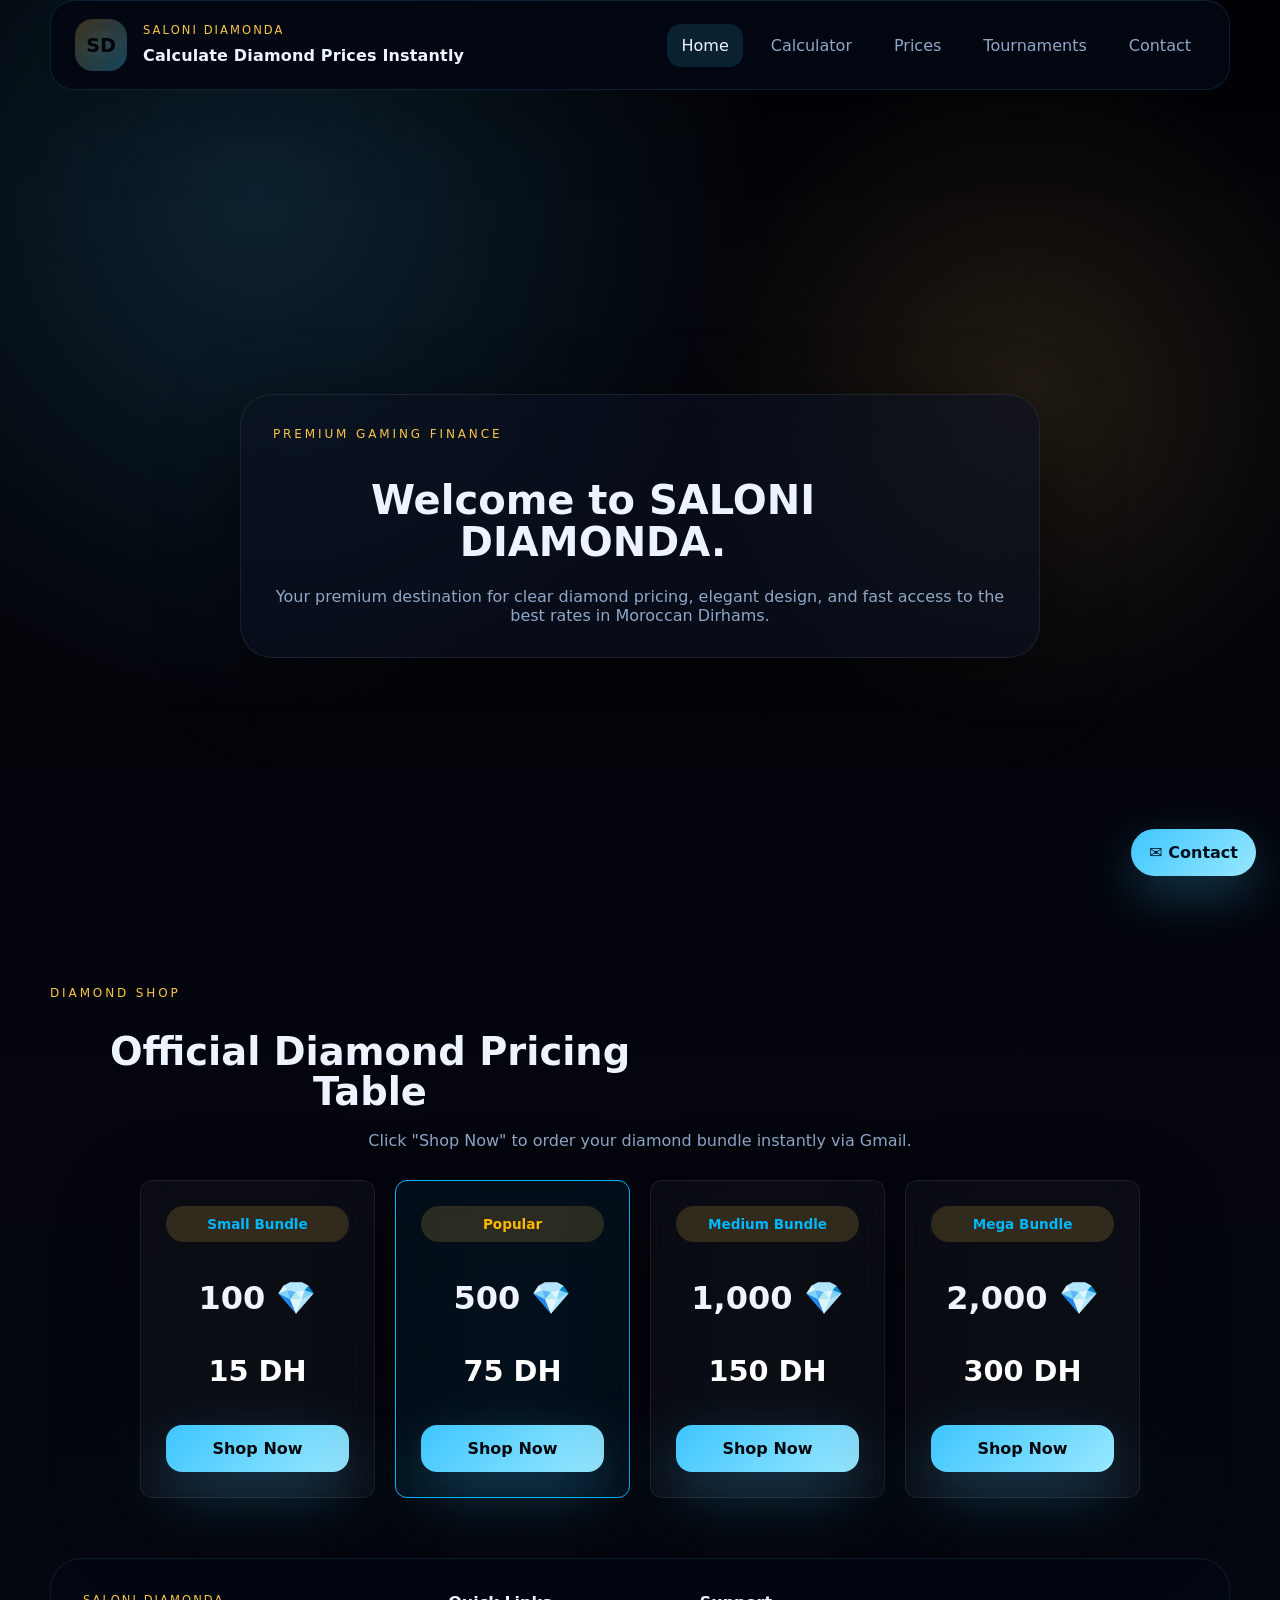
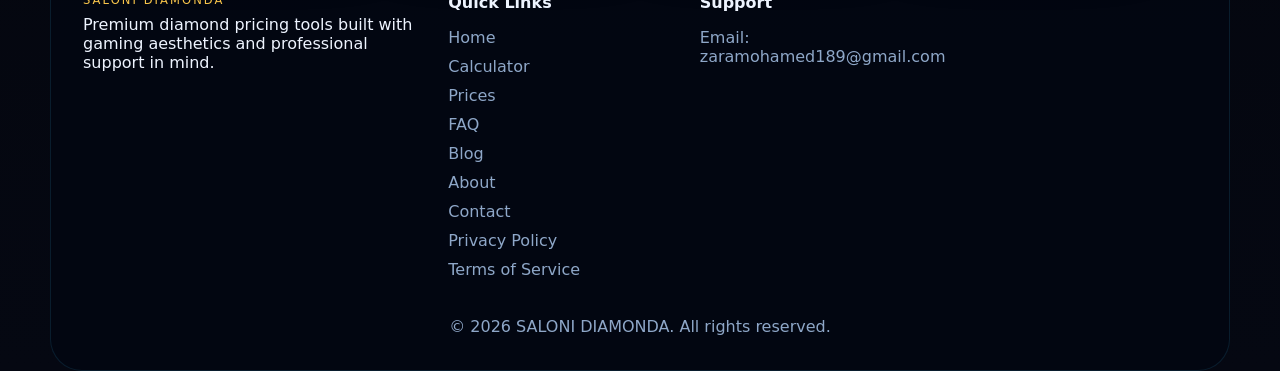
==== index.html @ 020125ea "Clean up navbar by removing FAQ, Blog, and About links" ====
﻿<!DOCTYPE html>
<html lang="en">
<head>
  <meta charset="UTF-8">
  <meta name="viewport" content="width=device-width, initial-scale=1.0">
  <title>SALONI DIAMONDA — Premium Diamond Price Calculator</title>
  <meta name="description" content="SALONI DIAMONDA delivers a premium gaming experience for instant diamond price calculations, pricing guides, FAQ, and support.">
  <meta property="og:title" content="SALONI DIAMONDA — Premium Diamond Price Calculator">
  <meta property="og:description" content="Instant diamond pricing with a modern dark gaming interface, responsive calculator, pricing tables, FAQ, and professional support.">
  <meta property="og:type" content="website">
  <link rel="stylesheet" href="css/style.css">

  <!-- Google AdSense Code -->
  <script async src="https://pagead2.googlesyndication.com/pagead/js/adsbygoogle.js?client=ca-pub-9161315538912530"
     crossorigin="anonymous"></script>
</head>
<body>
  <header class="site-header">
    <div class="brand-wrap">
      <div class="logo-icon">SD</div>
      <div>
        <p class="eyebrow">SALONI DIAMONDA</p>
        <h1 class="brand-title">Calculate Diamond Prices Instantly</h1>
      </div>
    </div>
    <button class="nav-toggle" aria-label="Toggle navigation">Menu</button>
    <nav class="main-nav">
      <a href="index.html" class="active">Home</a>
      <a href="calculator.html">Calculator</a>
      <a href="index.html#pricing">Prices</a>
      <a href="tournaments.html" class="nav-link">Tournaments</a>
      <a href="contact.html">Contact</a>
    </nav>
  </header>

  <main>
    <section id="home" class="hero-section" style="grid-template-columns: 1fr;">
      <div class="hero-copy glass-card" style="max-width: 800px; margin: 0 auto; text-align: center;">
        <span class="section-label">Premium gaming finance</span>
        <h2>Welcome to SALONI DIAMONDA.</h2>
        <p>Your premium destination for clear diamond pricing, elegant design, and fast access to the best rates in Moroccan Dirhams.</p>
      </div>
    </section>

    <section id="pricing" class="section-block">
      <div class="section-head" style="text-align: center; margin-bottom: 30px;">
        <span class="section-label">Diamond Shop</span>
        <h2>Official Diamond Pricing Table</h2>
        <p>Click "Shop Now" to order your diamond bundle instantly via Gmail.</p>
      </div>

      <div class="pricing-grid" style="display: grid; grid-template-columns: repeat(auto-fit, minmax(220px, 1fr)); gap: 20px; max-width: 1000px; margin: 0 auto;">
        <article class="pricing-card glass-card" style="text-align: center; padding: 25px; border-radius: 12px; background: rgba(255, 255, 255, 0.03); border: 1px solid rgba(255, 255, 255, 0.08);">
          <span class="plan-tag" style="color: #00b7ff; font-weight: bold;">Small Bundle</span>
          <h3 style="font-size: 2rem; margin: 15px 0;">100 💎</h3>
          <p class="price" style="font-size: 1.8rem; color: #fff; font-weight: bold; margin-bottom: 15px;">15 DH</p>
          <a href="https://mail.google.com/mail/?view=cm&fs=1&to=zaramohamed189@gmail.com&su=Order:+100+Diamonds+Bundle&body=Hello,+I+want+to+buy+the+Small+Bundle+(100+Diamonds)+for+15+DH.+Please+send+me+the+payment+details." target="_blank" class="button button-primary" style="display: block; width: 100%;">Shop Now</a>
        </article>

        <article class="pricing-card glass-card featured" style="text-align: center; padding: 25px; border-radius: 12px; background: rgba(0, 183, 255, 0.05); border: 1px solid #00b7ff;">
          <span class="plan-tag" style="color: #ffb700; font-weight: bold;">Popular</span>
          <h3 style="font-size: 2rem; margin: 15px 0;">500 💎</h3>
          <p class="price" style="font-size: 1.8rem; color: #fff; font-weight: bold; margin-bottom: 15px;">75 DH</p>
          <a href="https://mail.google.com/mail/?view=cm&fs=1&to=zaramohamed189@gmail.com&su=Order:+500+Diamonds+Bundle&body=Hello,+I+want+to+buy+the+Popular+Bundle+(500+Diamonds)+for+75+DH.+Please+send+me+the+payment+details." target="_blank" class="button button-primary" style="display: block; width: 100%;">Shop Now</a>
        </article>

        <article class="pricing-card glass-card" style="text-align: center; padding: 25px; border-radius: 12px; background: rgba(255, 255, 255, 0.03); border: 1px solid rgba(255, 255, 255, 0.08);">
          <span class="plan-tag" style="color: #00b7ff; font-weight: bold;">Medium Bundle</span>
          <h3 style="font-size: 2rem; margin: 15px 0;">1,000 💎</h3>
          <p class="price" style="font-size: 1.8rem; color: #fff; font-weight: bold; margin-bottom: 15px;">150 DH</p>
          <a href="https://mail.google.com/mail/?view=cm&fs=1&to=zaramohamed189@gmail.com&su=Order:+1000+Diamonds+Bundle&body=Hello,+I+want+to+buy+the+Medium+Bundle+(1000+Diamonds)+for+150+DH.+Please+send+me+the+payment+details." target="_blank" class="button button-primary" style="display: block; width: 100%;">Shop Now</a>
        </article>

        <article class="pricing-card glass-card" style="text-align: center; padding: 25px; border-radius: 12px; background: rgba(255, 255, 255, 0.03); border: 1px solid rgba(255, 255, 255, 0.08);">
          <span class="plan-tag" style="color: #00b7ff; font-weight: bold;">Mega Bundle</span>
          <h3 style="font-size: 2rem; margin: 15px 0;">2,000 💎</h3>
          <p class="price" style="font-size: 1.8rem; color: #fff; font-weight: bold; margin-bottom: 15px;">300 DH</p>
          <a href="https://mail.google.com/mail/?view=cm&fs=1&to=zaramohamed189@gmail.com&su=Order:+2000+Diamonds+Bundle&body=Hello,+I+want+to+buy+the+Mega+Bundle+(2000+Diamonds)+for+300+DH.+Please+send+me+the+payment+details." target="_blank" class="button button-primary" style="display: block; width: 100%;">Shop Now</a>
        </article>
      </div>
    </section>
  </main>

  <footer class="site-footer">
    <div class="footer-grid">
      <div>
        <p class="eyebrow">SALONI DIAMONDA</p>
        <p>Premium diamond pricing tools built with gaming aesthetics and professional support in mind.</p>
      </div>
      <div>
        <h4>Quick Links</h4>
        <a href="index.html">Home</a>
        <a href="calculator.html">Calculator</a>
        <a href="index.html#pricing">Prices</a>
        <a href="index.html#faq">FAQ</a>
        <a href="index.html#blog">Blog</a>
        <a href="about.html">About</a>
        <a href="contact.html">Contact</a>
        <a href="privacy.html">Privacy Policy</a>
        <a href="terms.html">Terms of Service</a>
      </div>
      <div>
        <h4>Support</h4>
        <p><a href="mailto:zaramohamed189@gmail.com">Email: zaramohamed189@gmail.com</a></p>
      </div>
    </div>
    <p class="footer-copy">© 2026 SALONI DIAMONDA. All rights reserved.</p>
  </footer>

  <a class="floating-contact-btn" href="mailto:zaramohamed189@gmail.com" aria-label="Contact SALONI DIAMONDA">✉ Contact</a>

  <script src="js/script.js"></script>
</body>
</html>
---- css/style.css ----
﻿:root {
  --bg: #03050a;
  --surface: rgba(8, 14, 28, 0.9);
  --surface-strong: rgba(12, 19, 36, 0.98);
  --text: #eef4ff;
  --muted: #8ea7c8;
  --accent: #3ec5ff;
  --gold: #f8c54b;
  --border: rgba(62, 197, 255, 0.18);
  --glass: rgba(12, 18, 34, 0.62);
  --shadow: 0 24px 80px rgba(0, 0, 0, 0.45);
}

* {
  margin: 0;
  padding: 0;
  box-sizing: border-box;
}

html {
  scroll-behavior: smooth;
}

body {
  min-height: 100vh;
  color: var(--text);
  background: radial-gradient(circle at 20% 10%, rgba(62, 197, 255, 0.16), transparent 25%),
    radial-gradient(circle at 80% 20%, rgba(248, 197, 75, 0.12), transparent 18%),
    linear-gradient(180deg, #020206 0%, #050812 100%);
  font-family: Inter, system-ui, -apple-system, BlinkMacSystemFont, 'Segoe UI', sans-serif;
}

img {
  max-width: 100%;
  display: block;
}

a {
  color: inherit;
}

button,
input,
textarea {
  font: inherit;
}

button {
  cursor: pointer;
}

.site-header {
  position: sticky;
  top: 0;
  z-index: 99;
  display: flex;
  align-items: center;
  justify-content: space-between;
  gap: 1rem;
  padding: 18px 24px;
  width: min(1180px, calc(100% - 32px));
  margin: 0 auto;
  background: rgba(3, 7, 18, 0.94);
  border: 1px solid rgba(62, 197, 255, 0.14);
  border-radius: 24px;
  box-shadow: 0 30px 80px rgba(0, 0, 0, 0.22);
  backdrop-filter: blur(20px);
  transition: transform 0.25s ease, border-color 0.25s ease, background 0.25s ease;
}

.site-header.scrolled {
  transform: translateY(-1px);
  border-color: rgba(62, 197, 255, 0.24);
  background: rgba(2, 6, 15, 0.98);
}

.brand-wrap {
  display: flex;
  align-items: center;
  gap: 16px;
}

.logo-icon {
  width: 52px;
  height: 52px;
  border-radius: 18px;
  display: grid;
  place-items: center;
  background: linear-gradient(135deg, rgba(248, 197, 75, 0.24), rgba(62, 197, 255, 0.32));
  color: #02040a;
  font-size: 1.2rem;
  font-weight: 800;
  text-shadow: 0 0 20px rgba(255, 255, 255, 0.18);
}

.eyebrow {
  color: var(--gold);
  letter-spacing: 0.18em;
  text-transform: uppercase;
  font-size: 0.72rem;
  margin-bottom: 8px;
}

.brand-title {
  font-size: 1rem;
  line-height: 1.4;
  letter-spacing: 0.01em;
}

.main-nav {
  display: flex;
  align-items: center;
  gap: 14px;
  flex-wrap: wrap;
}

.main-nav a {
  padding: 12px 14px;
  color: var(--muted);
  text-decoration: none;
  border-radius: 14px;
  transition: background 0.25s ease, color 0.25s ease;
}

.main-nav a:hover,
.main-nav a.active {
  color: var(--text);
  background: rgba(62, 197, 255, 0.14);
}

.nav-toggle {
  display: none;
  border: none;
  padding: 10px 14px;
  border-radius: 14px;
  background: rgba(62, 197, 255, 0.12);
  color: var(--accent);
}

main {
  width: min(1180px, calc(100% - 32px));
  margin: 36px auto 60px;
  padding-top: 10px;
}

.section-label {
  display: inline-flex;
  align-items: center;
  color: var(--gold);
  letter-spacing: 0.24em;
  text-transform: uppercase;
  font-size: 0.75rem;
  margin-bottom: 14px;
}

.hero-section {
  display: grid;
  grid-template-columns: 1.05fr 0.95fr;
  gap: 30px;
  align-items: center;
  min-height: calc(100vh - 120px);
}

.glass-card {
  border-radius: 32px;
  background: var(--glass);
  border: 1px solid rgba(255, 255, 255, 0.08);
  box-shadow: var(--shadow);
  backdrop-filter: blur(20px);
}

.hero-copy,
.hero-visual,
.calculator-panel,
.result-panel,
.pricing-card,
.feature-card,
.testimonial-card,
.blog-card,
.contact-info,
.contact-form,
.newsletter-card,
.social-card,
.contact-card-preview {
  padding: 32px;
}

.hero-copy {
  display: grid;
  gap: 24px;
}

.hero-copy h2,
.section-head h2 {
  font-size: clamp(2.5rem, 3vw, 3.8rem);
  line-height: 1.05;
  max-width: 640px;
}

.hero-copy p,
.section-head p,
.feature-card p,
.pricing-card p,
.testimonial-card p,
.blog-card p,
.contact-info p,
.contact-form p,
.input-note,
.result-label,
.formula-note {
  color: var(--muted);
}

.hero-actions {
  display: flex;
  flex-wrap: wrap;
  gap: 14px;
}

.button {
  display: inline-flex;
  align-items: center;
  justify-content: center;
  gap: 10px;
  padding: 14px 24px;
  border-radius: 16px;
  text-decoration: none;
  font-weight: 600;
  transition: transform 0.22s ease, box-shadow 0.22s ease, background 0.22s ease;
}

.button:hover {
  transform: translateY(-2px);
}

.button-primary {
  background: linear-gradient(135deg, var(--accent), #98e8ff);
  color: #04060c;
  box-shadow: 0 22px 60px rgba(62, 197, 255, 0.28);
}

.button-secondary {
  background: rgba(255, 255, 255, 0.06);
  color: var(--text);
  border: 1px solid rgba(255, 255, 255, 0.08);
}

.hero-stats {
  display: grid;
  grid-template-columns: repeat(3, minmax(0, 1fr));
  gap: 16px;
}

.hero-stats li {
  padding: 18px 20px;
  border-radius: 22px;
  background: rgba(255, 255, 255, 0.05);
  border: 1px solid rgba(62, 197, 255, 0.08);
}

.hero-stats span {
  display: block;
  font-size: 1.5rem;
  font-weight: 700;
  margin-bottom: 8px;
  color: var(--text);
}

.hero-visual {
  position: relative;
  min-height: 520px;
}

.visual-glow,
.visual-spark {
  position: absolute;
  border-radius: 50%;
  filter: blur(48px);
}

.visual-glow {
  inset: -10% auto auto 12%;
  width: 240px;
  height: 240px;
  background: rgba(62, 197, 255, 0.2);
}

.visual-spark {
  right: 10px;
  bottom: 0;
  width: 150px;
  height: 150px;
  background: rgba(248, 197, 75, 0.18);
}

.visual-card {
  position: relative;
  overflow: hidden;
  height: 100%;
  display: grid;
  gap: 24px;
}

.card-header {
  display: flex;
  align-items: flex-start;
  justify-content: space-between;
  gap: 16px;
}

.card-header h3 {
  font-size: 1.6rem;
}

.badge {
  border-radius: 999px;
  padding: 10px 16px;
  color: #02040a;
  background: linear-gradient(135deg, #f8c54b, #3ec5ff);
  font-weight: 700;
}

.price-metrics {
  display: grid;
  grid-template-columns: repeat(3, minmax(0, 1fr));
  gap: 20px;
}

.price-metrics div {
  padding: 18px;
  border-radius: 22px;
  background: rgba(255, 255, 255, 0.05);
  border: 1px solid rgba(255, 255, 255, 0.08);
}

.price-metrics p {
  margin-bottom: 6px;
}

.price-metrics strong {
  font-size: 1.6rem;
  color: var(--text);
}

.visual-chart {
  position: relative;
  height: 120px;
  margin-top: 8px;
  background: linear-gradient(180deg, rgba(62, 197, 255, 0.1), transparent 70%);
  border-radius: 24px;
}

.visual-chart span {
  position: absolute;
  bottom: 18px;
  width: 10px;
  height: 40px;
  background: rgba(62, 197, 255, 0.8);
  border-radius: 999px;
  left: var(--left);
}

.scroll-indicator {
  margin: 24px auto;
  display: flex;
  align-items: center;
  justify-content: center;
  gap: 12px;
  color: var(--muted);
}

.scroll-indicator span {
  width: 18px;
  height: 18px;
  border-left: 2px solid var(--text);
  border-bottom: 2px solid var(--text);
  transform: rotate(-45deg);
  animation: scrollDown 1.4s ease infinite;
}

@keyframes scrollDown {
  0%, 100% { transform: translateY(0) rotate(-45deg); }
  50% { transform: translateY(8px) rotate(-45deg); }
}

.section-block {
  margin-top: 70px;
}

.section-head {
  display: grid;
  gap: 18px;
  margin-bottom: 28px;
}

.section-head h2 {
  font-size: clamp(2rem, 3vw, 3.2rem);
  line-height: 1.05;
}

.calculator-grid {
  display: grid;
  grid-template-columns: 1fr 1fr;
  gap: 28px;
}

.input-group {
  display: grid;
  gap: 12px;
}

.input-group label {
  font-weight: 600;
}

.input-group input,
.input-group textarea {
  width: 100%;
  padding: 18px 20px;
  border-radius: 18px;
  border: 1px solid rgba(255, 255, 255, 0.12);
  background: rgba(255, 255, 255, 0.05);
  color: var(--text);
  outline: none;
  transition: border-color 0.22s ease, transform 0.22s ease, box-shadow 0.22s ease;
}

.input-group input:focus,
.input-group textarea:focus {
  border-color: rgba(62, 197, 255, 0.4);
  box-shadow: 0 0 0 4px rgba(62, 197, 255, 0.12);
}

.input-note {
  font-size: 0.95rem;
}

.button-row {
  display: flex;
  gap: 16px;
  flex-wrap: wrap;
}

.result-panel {
  display: grid;
  gap: 18px;
}

.result-label {
  font-weight: 700;
}

.result-box {
  padding: 36px 24px;
  border-radius: 24px;
  background: rgba(255, 255, 255, 0.05);
  border: 1px solid rgba(255, 255, 255, 0.1);
  color: var(--text);
  font-size: clamp(2rem, 3vw, 3.4rem);
  font-weight: 700;
  display: flex;
  align-items: center;
  justify-content: center;
  min-height: 140px;
}

.result-box.error {
  border-color: rgba(248, 197, 75, 0.45);
}

.result-box.pulse {
  animation: pulseResult 0.4s ease;
}

@keyframes pulseResult {
  0% { transform: scale(1); }
  50% { transform: scale(1.02); }
  100% { transform: scale(1); }
}

.error-text {
  color: #ff7a7a;
  min-height: 1.2rem;
}

.formula-note {
  font-size: 0.95rem;
}

.pricing-grid,
.feature-grid,
.testimonial-grid,
.blog-grid,
.contact-grid {
  display: grid;
  gap: 24px;
}

.pricing-grid {
  grid-template-columns: repeat(3, minmax(0, 1fr));
}

.pricing-card {
  display: grid;
  gap: 22px;
}

.pricing-card h3 {
  font-size: 1.85rem;
}

.pricing-card .price {
  font-size: 2.4rem;
  font-weight: 700;
}

.pricing-card ul {
  list-style: none;
  display: grid;
  gap: 12px;
}

.pricing-card li::before {
  content: '•';
  margin-right: 10px;
  color: var(--accent);
}

.pricing-card.featured {
  border-color: rgba(248, 197, 75, 0.24);
}

.plan-tag {
  display: inline-flex;
  align-items: center;
  justify-content: center;
  padding: 10px 16px;
  border-radius: 999px;
  background: rgba(248, 197, 75, 0.16);
  color: var(--gold);
  font-size: 0.85rem;
  font-weight: 700;
}

.ad-slot {
  margin-top: 50px;
  width: min(1180px, calc(100% - 32px));
  height: 120px;
  margin-left: auto;
  margin-right: auto;
  border-radius: 28px;
  display: grid;
  place-items: center;
  color: var(--muted);
  background: rgba(255, 255, 255, 0.04);
  border: 1px dashed rgba(255, 255, 255, 0.12);
  text-transform: uppercase;
  letter-spacing: 0.18em;
}

.feature-grid {
  grid-template-columns: repeat(3, minmax(0, 1fr));
}

.feature-card {
  display: grid;
  gap: 18px;
}

.feature-icon {
  width: 60px;
  height: 60px;
  display: grid;
  place-items: center;
  border-radius: 18px;
  background: linear-gradient(135deg, rgba(62, 197, 255, 0.15), rgba(248, 197, 75, 0.12));
  color: var(--accent);
  font-size: 1.4rem;
}

.faq-list {
  display: grid;
  gap: 18px;
}

.faq-item {
  overflow: hidden;
  border-radius: 24px;
  background: rgba(255, 255, 255, 0.04);
  border: 1px solid rgba(255, 255, 255, 0.08);
}

.faq-question {
  width: 100%;
  display: flex;
  align-items: center;
  justify-content: space-between;
  padding: 22px 28px;
  background: transparent;
  border: none;
  color: var(--text);
  font-size: 1rem;
  font-weight: 700;
}

.faq-question span {
  font-size: 1.3rem;
}

.faq-answer {
  max-height: 0;
  padding: 0 28px;
  transition: max-height 0.32s ease, padding 0.32s ease;
}

.faq-answer p {
  margin: 0 0 18px;
}

.faq-item.open .faq-answer {
  max-height: 180px;
  padding: 0 28px 18px;
}

.testimonial-grid {
  grid-template-columns: repeat(3, minmax(0, 1fr));
}

.testimonial-card {
  display: grid;
  gap: 18px;
}

.testimonial-card div {
  display: flex;
  align-items: center;
  justify-content: space-between;
  gap: 10px;
}

.testimonial-card strong {
  font-weight: 700;
}

.testimonial-card span {
  color: var(--muted);
}

.blog-grid {
  grid-template-columns: repeat(3, minmax(0, 1fr));
}

.blog-card span {
  color: var(--gold);
  font-weight: 700;
}

.blog-card h3 {
  font-size: 1.45rem;
}

.link-arrow {
  display: inline-flex;
  align-items: center;
  gap: 8px;
  margin-top: 10px;
  color: var(--accent);
  font-weight: 700;
}

.contact-grid {
  grid-template-columns: 1fr 1fr;
}

.contact-info {
  display: grid;
  gap: 20px;
}

.contact-meta {
  display: grid;
  gap: 14px;
}

.contact-meta div strong {
  display: block;
  margin-bottom: 4px;
}

.contact-form {
  display: grid;
  gap: 18px;
}

.site-footer {
  width: min(1180px, calc(100% - 32px));
  margin: 0 auto;
  padding: 34px 32px;
  border-radius: 32px;
  background: rgba(3, 7, 18, 0.94);
  border: 1px solid rgba(62, 197, 255, 0.12);
  display: grid;
  gap: 28px;
}

.footer-grid {
  display: grid;
  grid-template-columns: 1.5fr 1fr 1fr 1fr;
  gap: 24px;
}

.footer-grid h4 {
  margin-bottom: 16px;
}

.footer-grid a {
  display: block;
  margin-bottom: 10px;
  color: var(--muted);
}

.footer-copy {
  color: var(--muted);
  text-align: center;
}

.page-banner {
  display: grid;
  gap: 16px;
}

.page-banner p {
  color: var(--muted);
  max-width: 760px;
}

.contact-hero {
  display: grid;
  grid-template-columns: 1.2fr 0.8fr;
  gap: 24px;
  align-items: center;
}

.contact-card-preview {
  display: grid;
  gap: 14px;
  justify-items: start;
  background: rgba(255, 255, 255, 0.04);
}

.contact-card-preview a {
  color: var(--accent);
  font-weight: 700;
  text-decoration: none;
}

.contact-icon {
  width: 64px;
  height: 64px;
  display: grid;
  place-items: center;
  border-radius: 18px;
  background: linear-gradient(135deg, rgba(62, 197, 255, 0.18), rgba(248, 197, 75, 0.12));
  color: var(--accent);
  font-size: 1.6rem;
}

.newsletter-section {
  margin-top: 60px;
}

.newsletter-card {
  display: flex;
  align-items: center;
  justify-content: space-between;
  gap: 24px;
  flex-wrap: wrap;
}

.newsletter-card > div {
  display: grid;
  gap: 10px;
  max-width: 520px;
}

.newsletter-form {
  display: flex;
  align-items: center;
  gap: 14px;
  flex-wrap: wrap;
  width: min(100%, 460px);
}

.newsletter-form input {
  flex: 1;
  min-width: 220px;
}

.form-status {
  width: 100%;
  min-height: 1.3rem;
  color: var(--gold);
  font-weight: 600;
}

.follow-section {
  margin-top: 60px;
}

.social-grid {
  display: grid;
  grid-template-columns: repeat(3, minmax(0, 1fr));
  gap: 24px;
}

.social-card {
  display: grid;
  gap: 12px;
  justify-items: start;
}

.social-icon {
  width: 56px;
  height: 56px;
  display: grid;
  place-items: center;
  border-radius: 16px;
  background: linear-gradient(135deg, rgba(62, 197, 255, 0.16), rgba(248, 197, 75, 0.12));
  color: var(--accent);
  font-size: 1.3rem;
}

.floating-contact-btn {
  position: fixed;
  right: 24px;
  bottom: 24px;
  z-index: 120;
  display: inline-flex;
  align-items: center;
  justify-content: center;
  gap: 8px;
  padding: 14px 18px;
  border-radius: 999px;
  text-decoration: none;
  font-weight: 700;
  background: linear-gradient(135deg, var(--accent), #98e8ff);
  color: #02111f;
  box-shadow: 0 18px 50px rgba(62, 197, 255, 0.28);
}

.floating-contact-btn:hover {
  transform: translateY(-2px);
}

.footer-grid a {
  text-decoration: none;
}

.footer-grid a:hover {
  color: var(--text);
}

@media (max-width: 1060px) {
  .hero-section,
  .calculator-grid,
  .pricing-grid,
  .feature-grid,
  .testimonial-grid,
  .blog-grid,
  .contact-grid,
  .footer-grid,
  .social-grid,
  .contact-hero {
    grid-template-columns: 1fr;
  }

  .hero-visual {
    min-height: 420px;
  }
}

@media (max-width: 760px) {
  .site-header {
    flex-direction: column;
    align-items: stretch;
  }

  .main-nav {
    display: none;
    flex-direction: column;
    gap: 12px;
    width: 100%;
    padding-top: 14px;
  }

  .main-nav.show {
    display: flex;
  }

  .nav-toggle {
    display: inline-flex;
  }

  .hero-section {
    grid-template-columns: 1fr;
  }

  .hero-copy h2,
  .section-head h2 {
    font-size: clamp(2rem, 7vw, 2.8rem);
  }
}

@media (max-width: 520px) {
  .site-header {
    padding: 16px;
  }

  .hero-copy,
  .hero-visual,
  .glass-card,
  .section-head,
  .site-footer {
    padding: 22px;
  }

  .hero-stats {
    grid-template-columns: 1fr;
  }

  .visual-chart {
    height: 96px;
  }

  .result-box {
    padding: 28px 20px;
    font-size: 2rem;
  }
}
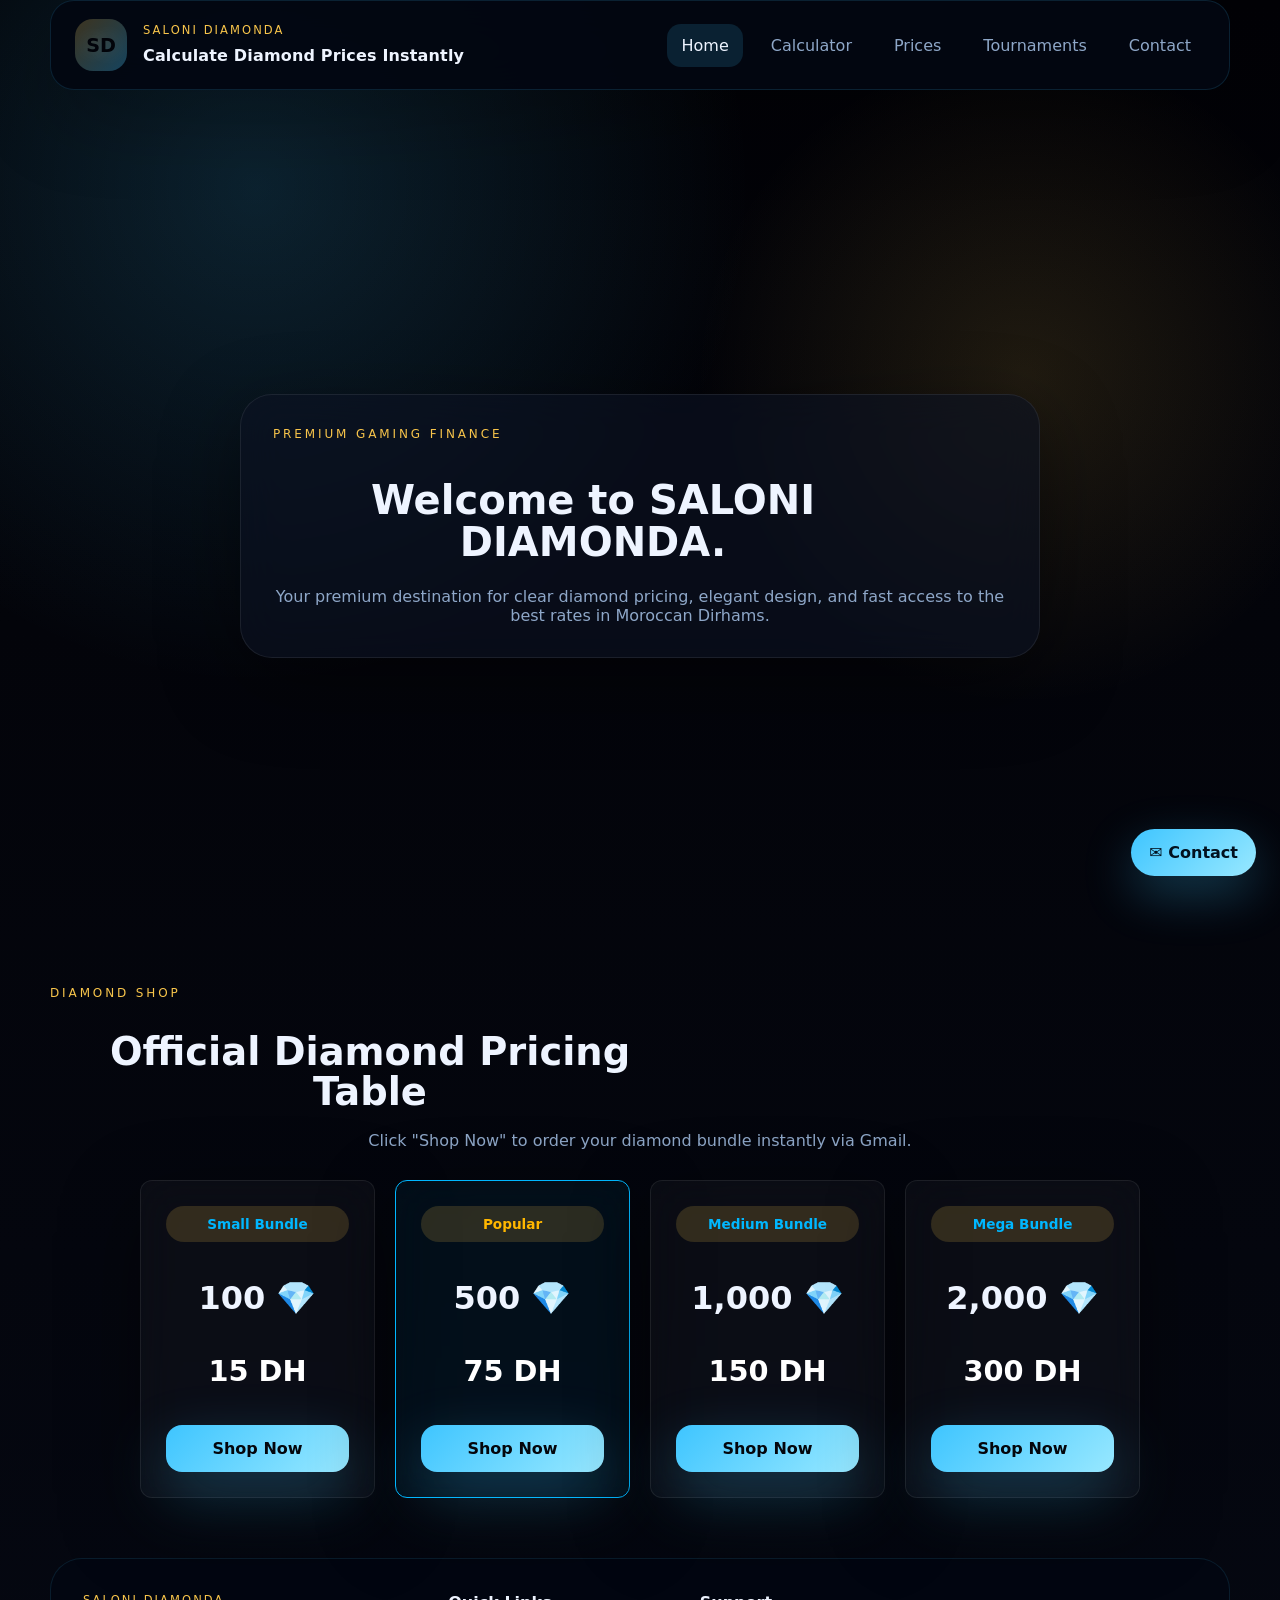
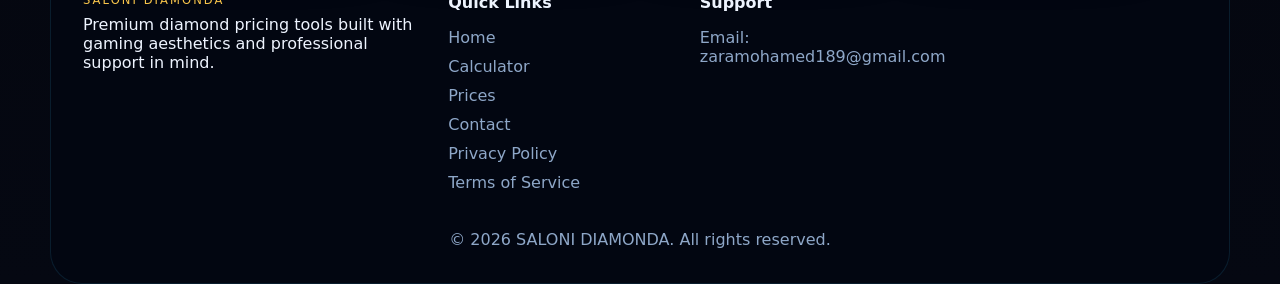
==== commit 5a59e1c1: "Completely remove About page and all references to it" ====
--- a/index.html
+++ b/index.html
@@ -92,9 +92,6 @@
         <a href="index.html">Home</a>
         <a href="calculator.html">Calculator</a>
         <a href="index.html#pricing">Prices</a>
-        <a href="index.html#faq">FAQ</a>
-        <a href="index.html#blog">Blog</a>
-        <a href="about.html">About</a>
         <a href="contact.html">Contact</a>
         <a href="privacy.html">Privacy Policy</a>
         <a href="terms.html">Terms of Service</a>
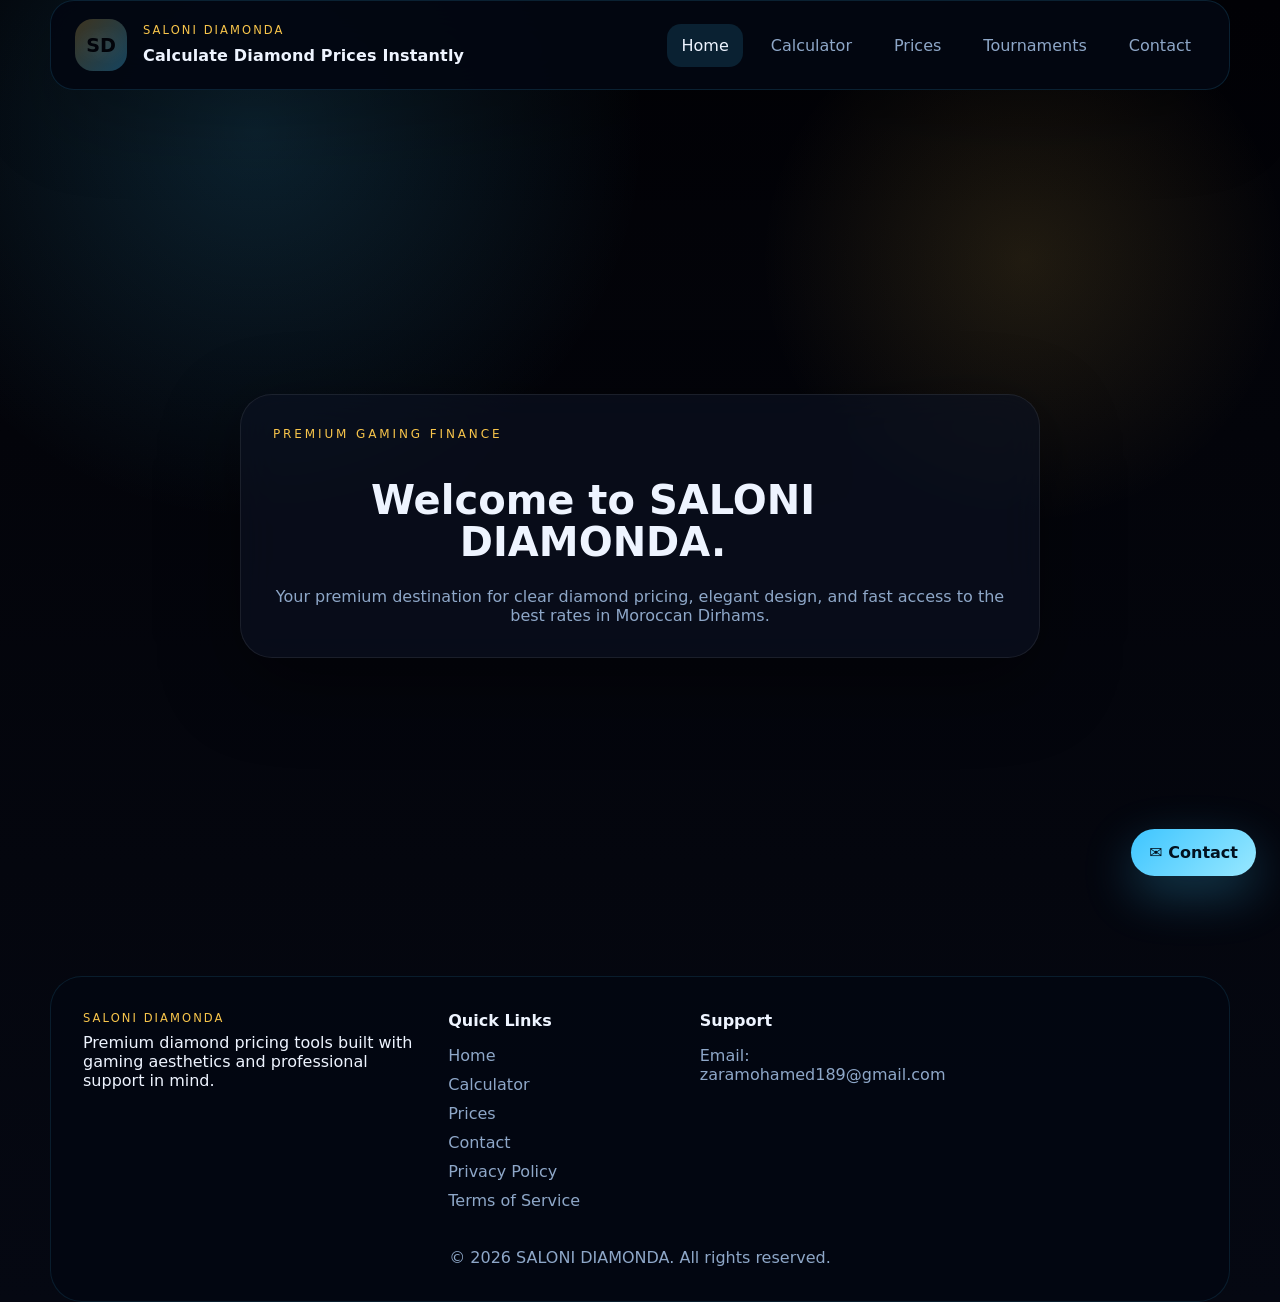
==== commit f4515db2: "Move Diamond Pricing Table from home to prices page" ====
--- a/index.html
+++ b/index.html
@@ -27,7 +27,7 @@
     <nav class="main-nav">
       <a href="index.html" class="active">Home</a>
       <a href="calculator.html">Calculator</a>
-      <a href="index.html#pricing">Prices</a>
+      <a href="prices.html">Prices</a>
       <a href="tournaments.html" class="nav-link">Tournaments</a>
       <a href="contact.html">Contact</a>
     </nav>
@@ -42,43 +42,6 @@
       </div>
     </section>
 
-    <section id="pricing" class="section-block">
-      <div class="section-head" style="text-align: center; margin-bottom: 30px;">
-        <span class="section-label">Diamond Shop</span>
-        <h2>Official Diamond Pricing Table</h2>
-        <p>Click "Shop Now" to order your diamond bundle instantly via Gmail.</p>
-      </div>
-
-      <div class="pricing-grid" style="display: grid; grid-template-columns: repeat(auto-fit, minmax(220px, 1fr)); gap: 20px; max-width: 1000px; margin: 0 auto;">
-        <article class="pricing-card glass-card" style="text-align: center; padding: 25px; border-radius: 12px; background: rgba(255, 255, 255, 0.03); border: 1px solid rgba(255, 255, 255, 0.08);">
-          <span class="plan-tag" style="color: #00b7ff; font-weight: bold;">Small Bundle</span>
-          <h3 style="font-size: 2rem; margin: 15px 0;">100 💎</h3>
-          <p class="price" style="font-size: 1.8rem; color: #fff; font-weight: bold; margin-bottom: 15px;">15 DH</p>
-          <a href="https://mail.google.com/mail/?view=cm&fs=1&to=zaramohamed189@gmail.com&su=Order:+100+Diamonds+Bundle&body=Hello,+I+want+to+buy+the+Small+Bundle+(100+Diamonds)+for+15+DH.+Please+send+me+the+payment+details." target="_blank" class="button button-primary" style="display: block; width: 100%;">Shop Now</a>
-        </article>
-
-        <article class="pricing-card glass-card featured" style="text-align: center; padding: 25px; border-radius: 12px; background: rgba(0, 183, 255, 0.05); border: 1px solid #00b7ff;">
-          <span class="plan-tag" style="color: #ffb700; font-weight: bold;">Popular</span>
-          <h3 style="font-size: 2rem; margin: 15px 0;">500 💎</h3>
-          <p class="price" style="font-size: 1.8rem; color: #fff; font-weight: bold; margin-bottom: 15px;">75 DH</p>
-          <a href="https://mail.google.com/mail/?view=cm&fs=1&to=zaramohamed189@gmail.com&su=Order:+500+Diamonds+Bundle&body=Hello,+I+want+to+buy+the+Popular+Bundle+(500+Diamonds)+for+75+DH.+Please+send+me+the+payment+details." target="_blank" class="button button-primary" style="display: block; width: 100%;">Shop Now</a>
-        </article>
-
-        <article class="pricing-card glass-card" style="text-align: center; padding: 25px; border-radius: 12px; background: rgba(255, 255, 255, 0.03); border: 1px solid rgba(255, 255, 255, 0.08);">
-          <span class="plan-tag" style="color: #00b7ff; font-weight: bold;">Medium Bundle</span>
-          <h3 style="font-size: 2rem; margin: 15px 0;">1,000 💎</h3>
-          <p class="price" style="font-size: 1.8rem; color: #fff; font-weight: bold; margin-bottom: 15px;">150 DH</p>
-          <a href="https://mail.google.com/mail/?view=cm&fs=1&to=zaramohamed189@gmail.com&su=Order:+1000+Diamonds+Bundle&body=Hello,+I+want+to+buy+the+Medium+Bundle+(1000+Diamonds)+for+150+DH.+Please+send+me+the+payment+details." target="_blank" class="button button-primary" style="display: block; width: 100%;">Shop Now</a>
-        </article>
-
-        <article class="pricing-card glass-card" style="text-align: center; padding: 25px; border-radius: 12px; background: rgba(255, 255, 255, 0.03); border: 1px solid rgba(255, 255, 255, 0.08);">
-          <span class="plan-tag" style="color: #00b7ff; font-weight: bold;">Mega Bundle</span>
-          <h3 style="font-size: 2rem; margin: 15px 0;">2,000 💎</h3>
-          <p class="price" style="font-size: 1.8rem; color: #fff; font-weight: bold; margin-bottom: 15px;">300 DH</p>
-          <a href="https://mail.google.com/mail/?view=cm&fs=1&to=zaramohamed189@gmail.com&su=Order:+2000+Diamonds+Bundle&body=Hello,+I+want+to+buy+the+Mega+Bundle+(2000+Diamonds)+for+300+DH.+Please+send+me+the+payment+details." target="_blank" class="button button-primary" style="display: block; width: 100%;">Shop Now</a>
-        </article>
-      </div>
-    </section>
   </main>
 
   <footer class="site-footer">
@@ -91,7 +54,7 @@
         <h4>Quick Links</h4>
         <a href="index.html">Home</a>
         <a href="calculator.html">Calculator</a>
-        <a href="index.html#pricing">Prices</a>
+        <a href="prices.html">Prices</a>
         <a href="contact.html">Contact</a>
         <a href="privacy.html">Privacy Policy</a>
         <a href="terms.html">Terms of Service</a>
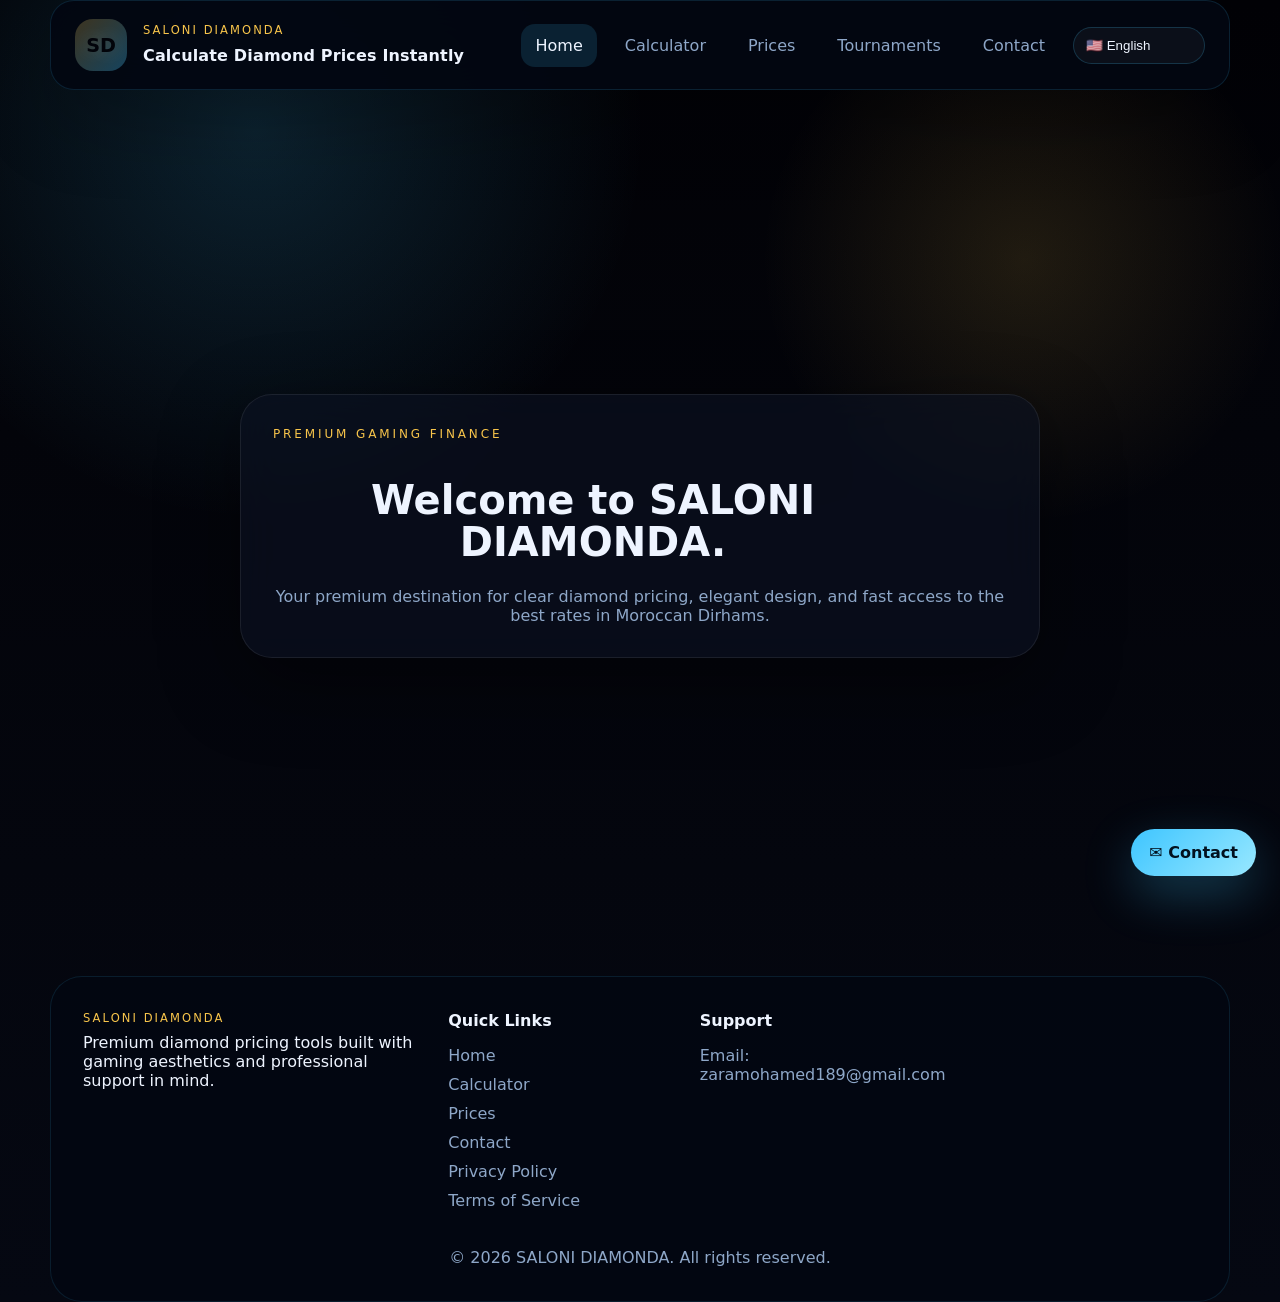
==== commit f2e11cd7: "Add Language Switcher and Hall of Fame section" ====
--- a/index.html
+++ b/index.html
@@ -25,20 +25,27 @@
     </div>
     <button class="nav-toggle" aria-label="Toggle navigation">Menu</button>
     <nav class="main-nav">
-      <a href="index.html" class="active">Home</a>
-      <a href="calculator.html">Calculator</a>
-      <a href="prices.html">Prices</a>
-      <a href="tournaments.html" class="nav-link">Tournaments</a>
-      <a href="contact.html">Contact</a>
+      <a href="index.html" class="active" data-i18n="navHome">Home</a>
+      <a href="calculator.html" data-i18n="navCalculator">Calculator</a>
+      <a href="prices.html" data-i18n="navPrices">Prices</a>
+      <a href="tournaments.html" class="nav-link" data-i18n="navTournaments">Tournaments</a>
+      <a href="contact.html" data-i18n="navContact">Contact</a>
+      <label class="lang-switcher">
+        <select aria-label="Select language">
+          <option value="en">🇺🇸 English</option>
+          <option value="fr">🇫🇷 Français</option>
+          <option value="ar">🇲🇦 العربية</option>
+        </select>
+      </label>
     </nav>
   </header>
 
   <main>
     <section id="home" class="hero-section" style="grid-template-columns: 1fr;">
       <div class="hero-copy glass-card" style="max-width: 800px; margin: 0 auto; text-align: center;">
-        <span class="section-label">Premium gaming finance</span>
-        <h2>Welcome to SALONI DIAMONDA.</h2>
-        <p>Your premium destination for clear diamond pricing, elegant design, and fast access to the best rates in Moroccan Dirhams.</p>
+        <span class="section-label" data-i18n="heroSectionLabel">Premium gaming finance</span>
+        <h2 data-i18n="heroTitle">Welcome to SALONI DIAMONDA.</h2>
+        <p data-i18n="heroSubtitle">Your premium destination for clear diamond pricing, elegant design, and fast access to the best rates in Moroccan Dirhams.</p>
       </div>
     </section>
 
--- a/css/style.css
+++ b/css/style.css
@@ -126,6 +126,27 @@
 .main-nav a.active {
   color: var(--text);
   background: rgba(62, 197, 255, 0.14);
+}
+
+.nav-controls {
+  display: flex;
+  align-items: center;
+  gap: 12px;
+  flex-wrap: wrap;
+}
+
+.lang-switcher {
+  display: inline-flex;
+}
+
+.lang-switcher select {
+  appearance: none;
+  border: 1px solid rgba(62, 197, 255, 0.2);
+  background: rgba(255, 255, 255, 0.04);
+  color: var(--text);
+  padding: 10px 12px;
+  border-radius: 999px;
+  min-width: 132px;
 }
 
 .nav-toggle {
@@ -530,6 +551,34 @@
   border-color: rgba(248, 197, 75, 0.24);
 }
 
+.tournament-table,
+.hall-of-fame-table {
+  width: 100%;
+  margin-top: 5px;
+  border-collapse: collapse;
+  background: rgba(255,255,255,0.02);
+  border-radius: 12px;
+  overflow: hidden;
+  border: 1px solid rgba(255,255,255,0.08);
+}
+
+.tournament-table th,
+.tournament-table td,
+.hall-of-fame-table th,
+.hall-of-fame-table td {
+  padding: 12px 15px;
+  text-align: left;
+  border-bottom: 1px solid rgba(255,255,255,0.05);
+  color: #fff;
+}
+
+.tournament-table th,
+.hall-of-fame-table th {
+  background: rgba(0, 183, 255, 0.1);
+  color: #00b7ff;
+  font-weight: bold;
+}
+
 .plan-tag {
   display: inline-flex;
   align-items: center;
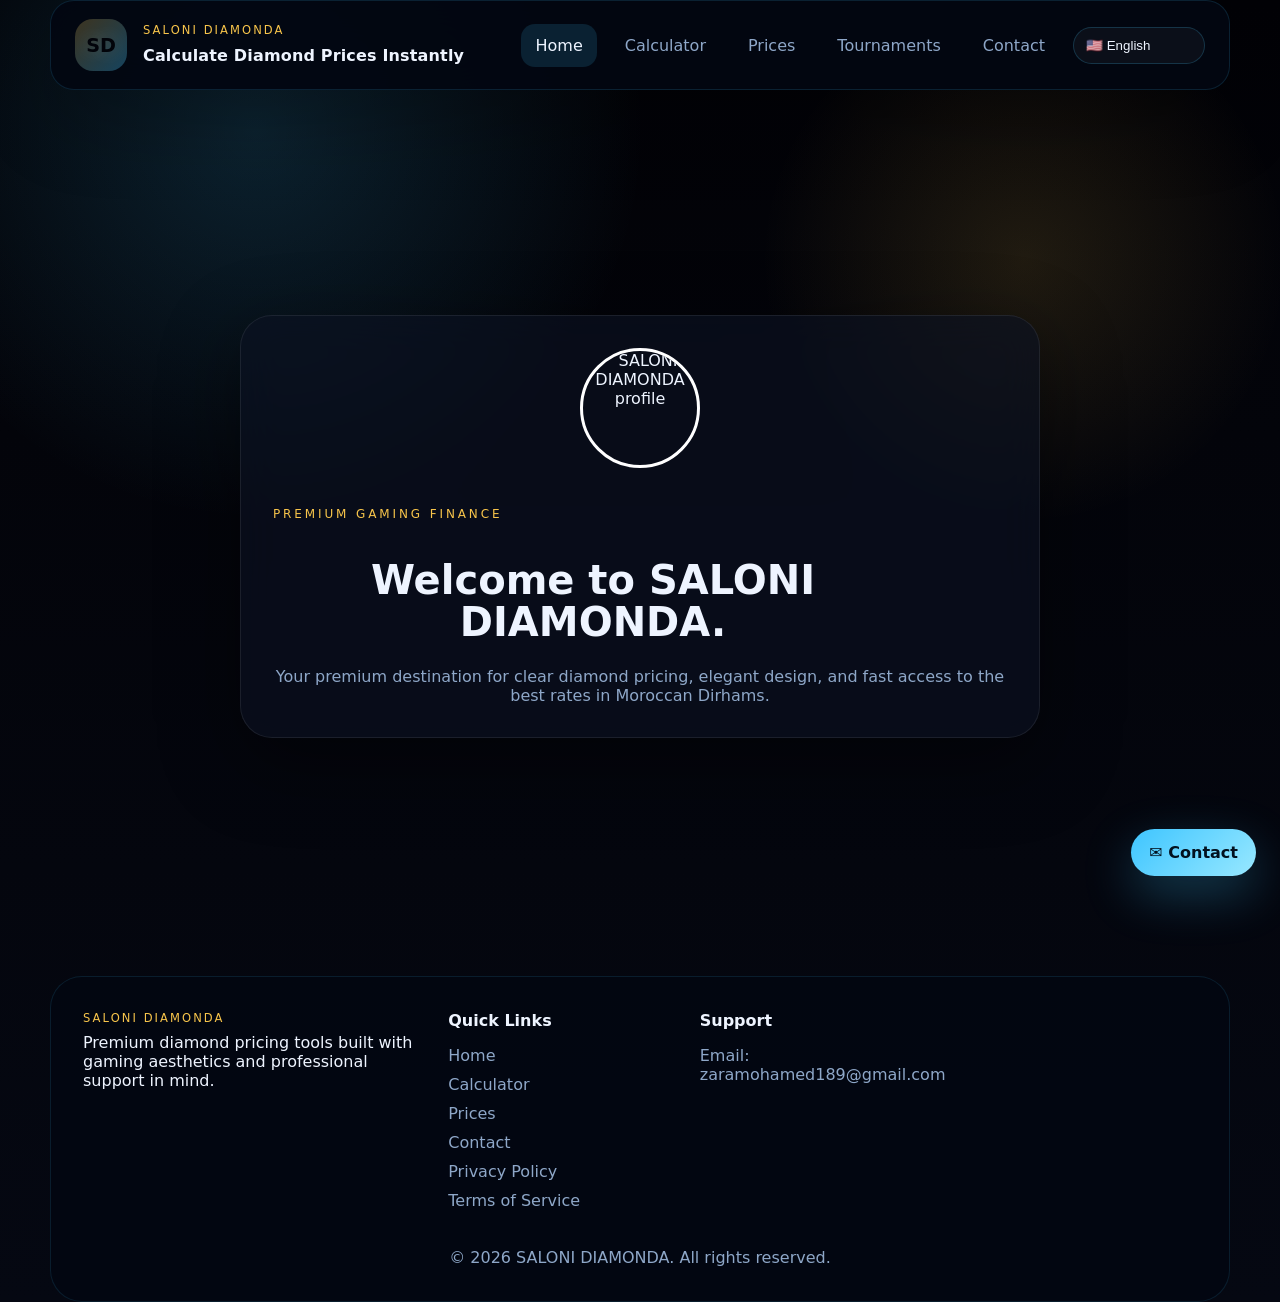
==== commit f50ccb39: "Add profile image to hero section" ====
--- a/index.html
+++ b/index.html
@@ -43,6 +43,7 @@
   <main>
     <section id="home" class="hero-section" style="grid-template-columns: 1fr;">
       <div class="hero-copy glass-card" style="max-width: 800px; margin: 0 auto; text-align: center;">
+        <img src="images/profile.png" alt="SALONI DIAMONDA profile" class="profile-img">
         <span class="section-label" data-i18n="heroSectionLabel">Premium gaming finance</span>
         <h2 data-i18n="heroTitle">Welcome to SALONI DIAMONDA.</h2>
         <p data-i18n="heroSubtitle">Your premium destination for clear diamond pricing, elegant design, and fast access to the best rates in Moroccan Dirhams.</p>
--- a/css/style.css
+++ b/css/style.css
@@ -206,9 +206,117 @@
   padding: 32px;
 }
 
+.contact-grid {
+  display: grid;
+  grid-template-columns: minmax(0, 0.95fr) minmax(0, 1.05fr);
+  gap: 28px;
+  align-items: start;
+  margin: 8px 0 40px;
+}
+
+.contact-info,
+.contact-form {
+  min-height: 100%;
+}
+
+.contact-info {
+  display: grid;
+  gap: 20px;
+}
+
+.contact-form {
+  display: grid;
+  gap: 18px;
+}
+
+.contact-meta {
+  display: grid;
+  gap: 14px;
+  margin-top: 8px;
+}
+
+.contact-meta > div {
+  padding: 12px 14px;
+  border-radius: 16px;
+  background: rgba(255,255,255,0.03);
+  border: 1px solid rgba(255,255,255,0.06);
+}
+
+.contact-icon {
+  width: 56px;
+  height: 56px;
+  border-radius: 50%;
+  display: grid;
+  place-items: center;
+  background: rgba(62, 197, 255, 0.14);
+  font-size: 1.5rem;
+}
+
+.input-group {
+  display: grid;
+  gap: 8px;
+}
+
+.input-group label {
+  color: var(--text);
+  font-weight: 600;
+}
+
+.input-group input,
+.input-group textarea {
+  width: 100%;
+  border: 1px solid rgba(255,255,255,0.08);
+  background: rgba(255,255,255,0.04);
+  color: var(--text);
+  padding: 14px 16px;
+  border-radius: 14px;
+  outline: none;
+}
+
+.input-group input:focus,
+.input-group textarea:focus {
+  border-color: rgba(62, 197, 255, 0.4);
+  box-shadow: 0 0 0 3px rgba(62, 197, 255, 0.15);
+}
+
+.contact-form .button {
+  margin-top: 4px;
+}
+
+.page-banner {
+  display: flex;
+  justify-content: space-between;
+  gap: 24px;
+  align-items: center;
+  padding: 32px;
+}
+
+.contact-hero {
+  margin-bottom: 26px;
+}
+
+.contact-card-preview {
+  min-width: 260px;
+  display: grid;
+  gap: 10px;
+  text-align: left;
+}
+
 .hero-copy {
   display: grid;
   gap: 24px;
+}
+
+.profile-img {
+  width: 120px;
+  height: 120px;
+  border-radius: 50%;
+  object-fit: cover;
+  border: 3px solid #ffffff;
+  margin-bottom: 15px;
+  display: block;
+  margin-left: auto;
+  margin-right: auto;
 }
 
 .hero-copy h2,
@@ -923,6 +1031,16 @@
     grid-template-columns: 1fr;
   }
 
+  .page-banner {
+    flex-direction: column;
+    align-items: flex-start;
+  }
+
+  .contact-card-preview {
+    width: 100%;
+    min-width: 0;
+  }
+
   .hero-visual {
     min-height: 420px;
   }
@@ -932,6 +1050,10 @@
   .site-header {
     flex-direction: column;
     align-items: stretch;
+  }
+
+  .contact-grid {
+    gap: 20px;
   }
 
   .main-nav {
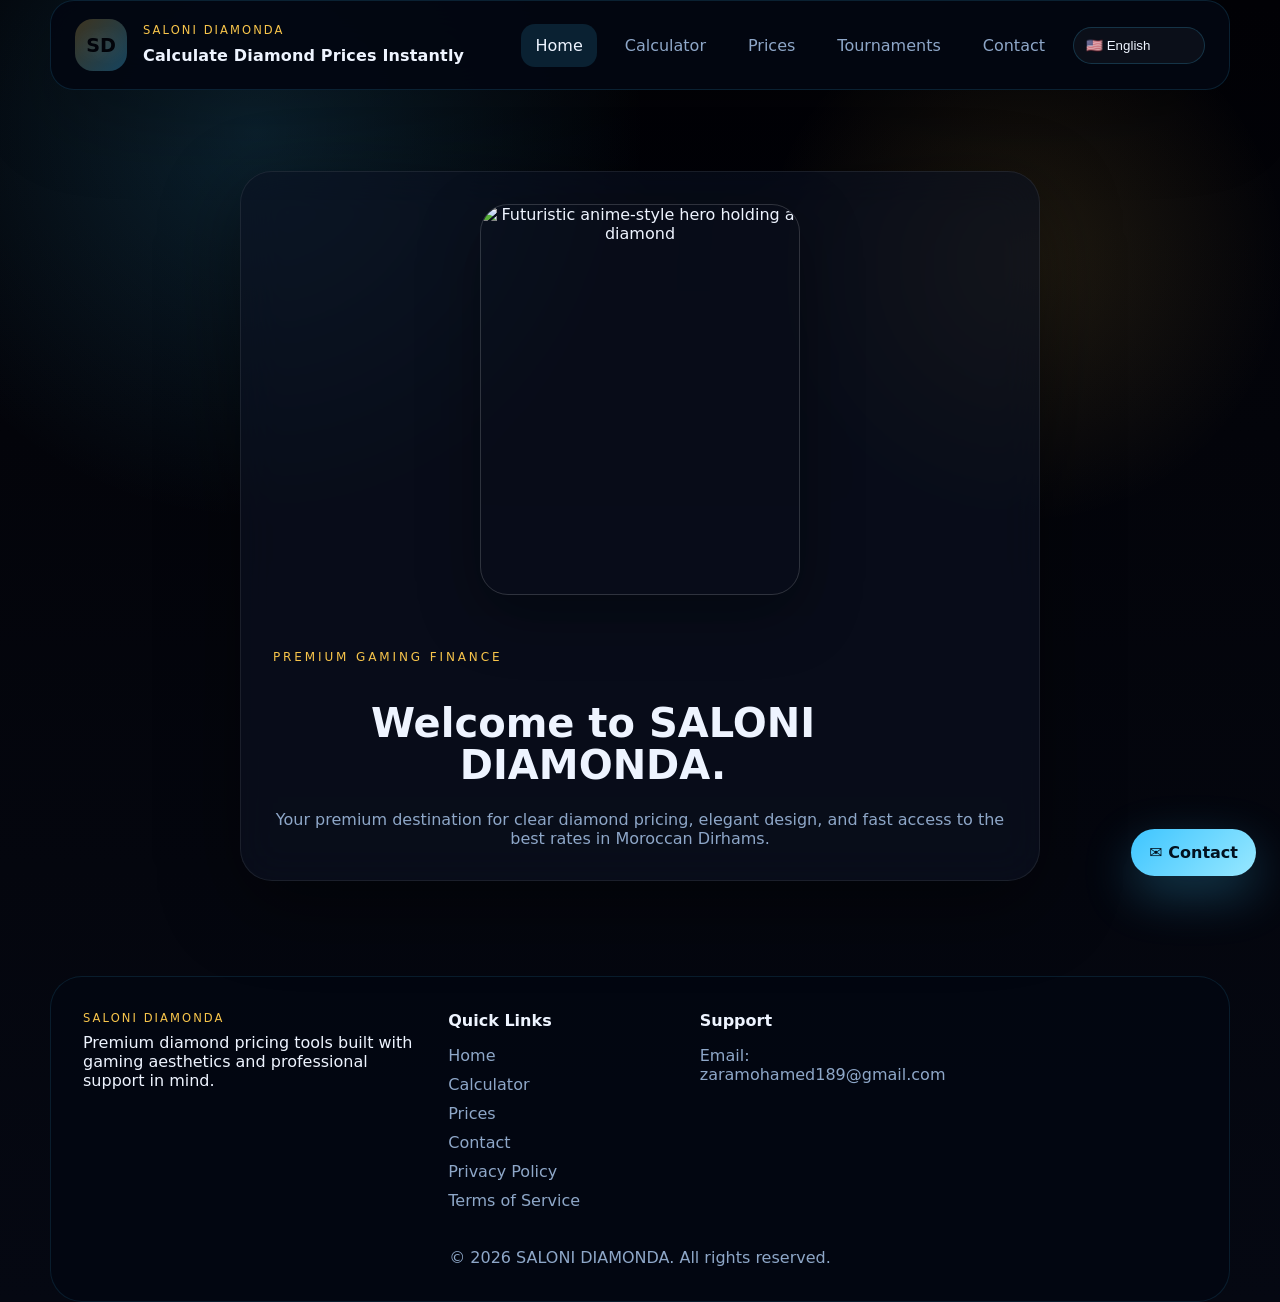
==== commit bc0bfddf: "Add Saitama image" ====
--- a/index.html
+++ b/index.html
@@ -43,7 +43,9 @@
   <main>
     <section id="home" class="hero-section" style="grid-template-columns: 1fr;">
       <div class="hero-copy glass-card" style="max-width: 800px; margin: 0 auto; text-align: center;">
-        <img src="images/profile.png" alt="SALONI DIAMONDA profile" class="profile-img">
+        <div class="hero-visual-frame">
+          <img src="images/saitama.png" alt="Futuristic anime-style hero holding a diamond" class="hero-visual-image">
+        </div>
         <span class="section-label" data-i18n="heroSectionLabel">Premium gaming finance</span>
         <h2 data-i18n="heroTitle">Welcome to SALONI DIAMONDA.</h2>
         <p data-i18n="heroSubtitle">Your premium destination for clear diamond pricing, elegant design, and fast access to the best rates in Moroccan Dirhams.</p>
--- a/css/style.css
+++ b/css/style.css
@@ -307,7 +307,8 @@
   gap: 24px;
 }
 
-.profile-img {
+.profile-img,
+.hero-visual-image {
   width: 120px;
   height: 120px;
   border-radius: 50%;
@@ -317,6 +318,22 @@
   display: block;
   margin-left: auto;
   margin-right: auto;
+}
+
+.hero-visual-frame {
+  display: flex;
+  justify-content: center;
+  align-items: center;
+  margin-bottom: 16px;
+}
+
+.hero-visual-image {
+  width: min(100%, 320px);
+  height: auto;
+  aspect-ratio: 9 / 11;
+  border-radius: 28px;
+  border: 1px solid rgba(255,255,255,0.16);
+  box-shadow: 0 20px 60px rgba(0, 0, 0, 0.35);
 }
 
 .hero-copy h2,
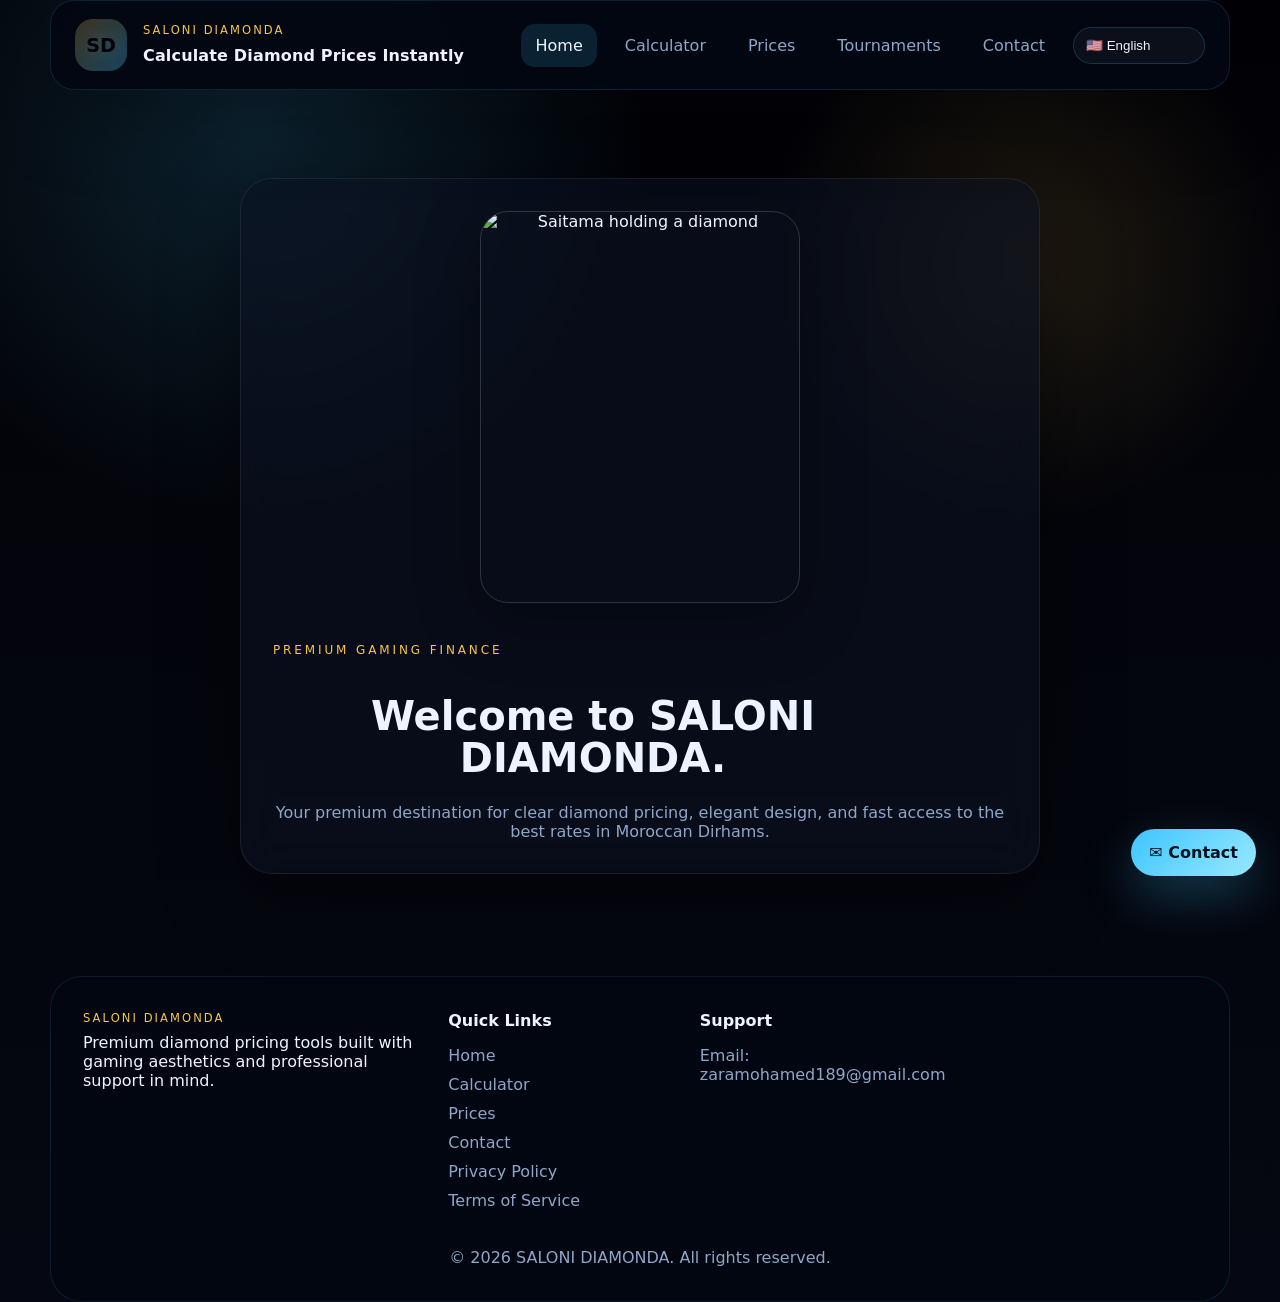
==== commit 16981e79: "Add Saitama image" ====
--- a/index.html
+++ b/index.html
@@ -43,8 +43,8 @@
   <main>
     <section id="home" class="hero-section" style="grid-template-columns: 1fr;">
       <div class="hero-copy glass-card" style="max-width: 800px; margin: 0 auto; text-align: center;">
-        <div class="hero-visual-frame">
-          <img src="images/saitama.png" alt="Futuristic anime-style hero holding a diamond" class="hero-visual-image">
+        <div class="profile-container">
+          <img src="images/saitama.png" alt="Saitama holding a diamond" class="profile-img">
         </div>
         <span class="section-label" data-i18n="heroSectionLabel">Premium gaming finance</span>
         <h2 data-i18n="heroTitle">Welcome to SALONI DIAMONDA.</h2>
--- a/css/style.css
+++ b/css/style.css
@@ -307,33 +307,24 @@
   gap: 24px;
 }
 
-.profile-img,
-.hero-visual-image {
-  width: 120px;
-  height: 120px;
-  border-radius: 50%;
+.profile-container {
+  display: flex;
+  justify-content: center;
+  align-items: center;
+  margin-bottom: 16px;
+}
+
+.profile-img {
+  width: min(100%, 320px);
+  height: auto;
+  aspect-ratio: 9 / 11;
   object-fit: cover;
-  border: 3px solid #ffffff;
-  margin-bottom: 15px;
+  border-radius: 28px;
+  border: 1px solid rgba(255,255,255,0.16);
+  box-shadow: 0 20px 60px rgba(0, 0, 0, 0.35);
   display: block;
   margin-left: auto;
   margin-right: auto;
-}
-
-.hero-visual-frame {
-  display: flex;
-  justify-content: center;
-  align-items: center;
-  margin-bottom: 16px;
-}
-
-.hero-visual-image {
-  width: min(100%, 320px);
-  height: auto;
-  aspect-ratio: 9 / 11;
-  border-radius: 28px;
-  border: 1px solid rgba(255,255,255,0.16);
-  box-shadow: 0 20px 60px rgba(0, 0, 0, 0.35);
 }
 
 .hero-copy h2,
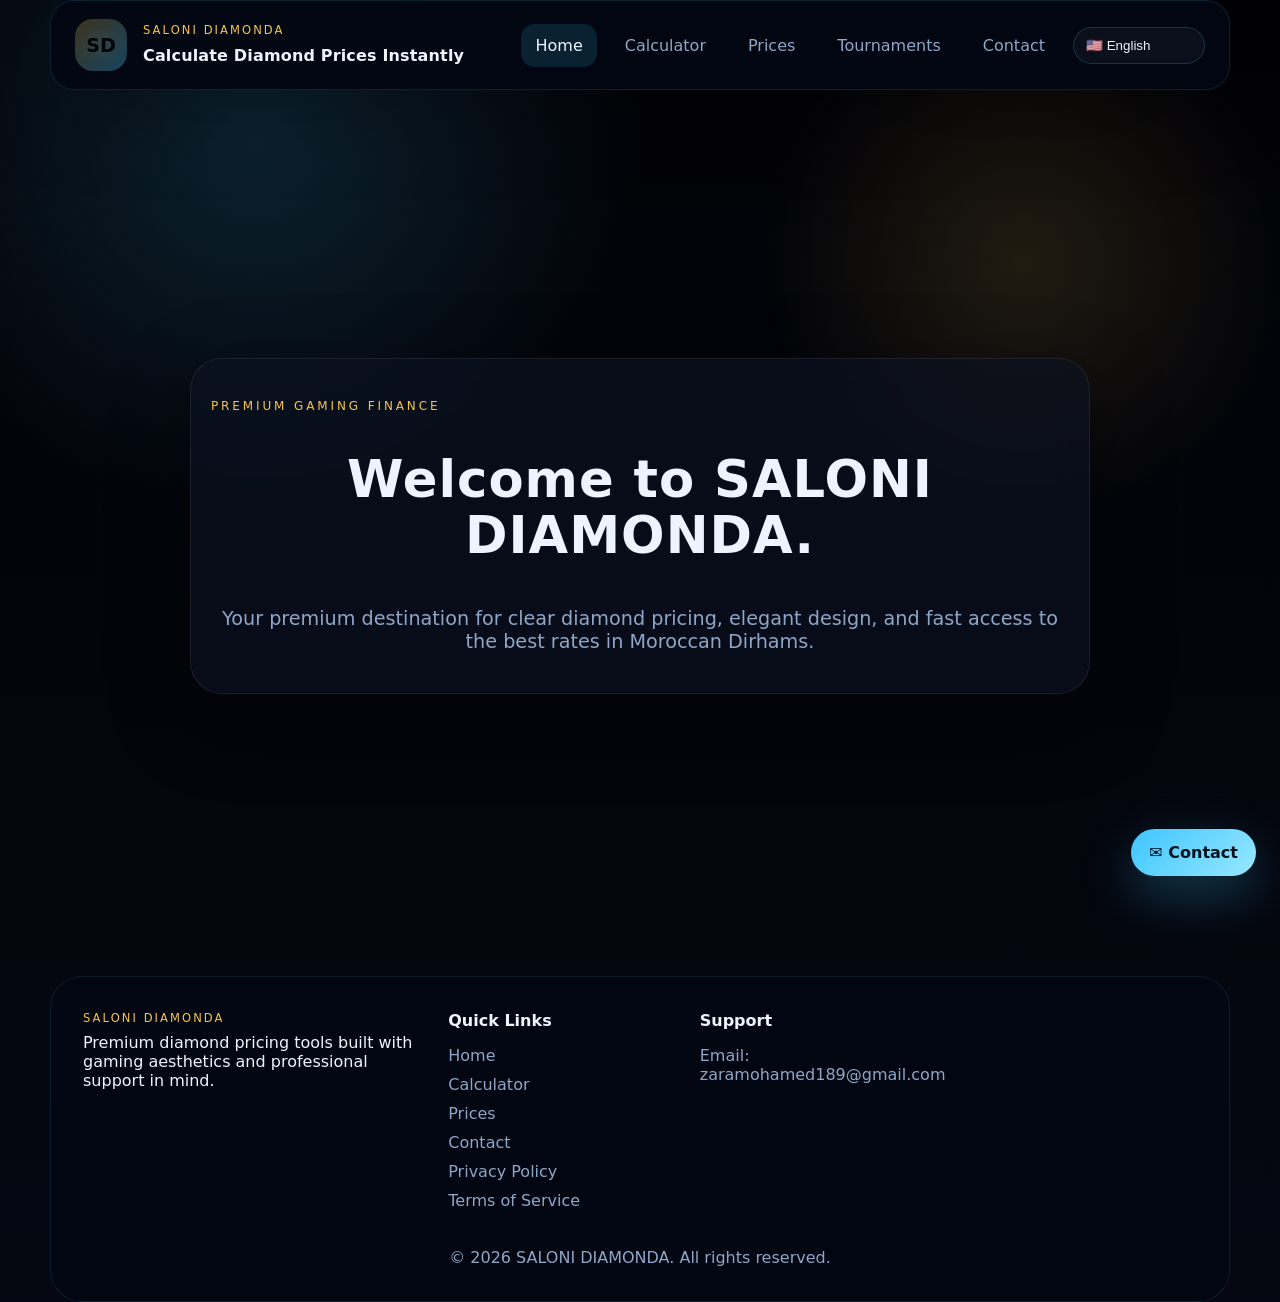
==== commit f308132f: "Remove profile image and add animated welcome text" ====
--- a/index.html
+++ b/index.html
@@ -42,13 +42,10 @@
 
   <main>
     <section id="home" class="hero-section" style="grid-template-columns: 1fr;">
-      <div class="hero-copy glass-card" style="max-width: 800px; margin: 0 auto; text-align: center;">
-        <div class="profile-container">
-          <img src="images/saitama.png" alt="Saitama holding a diamond" class="profile-img">
-        </div>
+      <div class="hero-copy glass-card" style="max-width: 900px; margin: 0 auto; text-align: center; padding: 40px 20px;">
         <span class="section-label" data-i18n="heroSectionLabel">Premium gaming finance</span>
-        <h2 data-i18n="heroTitle">Welcome to SALONI DIAMONDA.</h2>
-        <p data-i18n="heroSubtitle">Your premium destination for clear diamond pricing, elegant design, and fast access to the best rates in Moroccan Dirhams.</p>
+        <h1 class="animated-welcome" data-i18n="heroTitle">Welcome to SALONI DIAMONDA.</h1>
+        <p data-i18n="heroSubtitle" style="font-size: 1.2rem; margin-top: 20px;">Your premium destination for clear diamond pricing, elegant design, and fast access to the best rates in Moroccan Dirhams.</p>
       </div>
     </section>
 
--- a/css/style.css
+++ b/css/style.css
@@ -307,24 +307,11 @@
   gap: 24px;
 }
 
-.profile-container {
-  display: flex;
-  justify-content: center;
-  align-items: center;
-  margin-bottom: 16px;
-}
-
-.profile-img {
-  width: min(100%, 320px);
-  height: auto;
-  aspect-ratio: 9 / 11;
-  object-fit: cover;
-  border-radius: 28px;
-  border: 1px solid rgba(255,255,255,0.16);
-  box-shadow: 0 20px 60px rgba(0, 0, 0, 0.35);
-  display: block;
-  margin-left: auto;
-  margin-right: auto;
+.animated-welcome {
+  font-size: clamp(2.4rem, 4vw, 3.8rem);
+  line-height: 1.1;
+  margin: 0;
+  letter-spacing: 0.02em;
 }
 
 .hero-copy h2,
